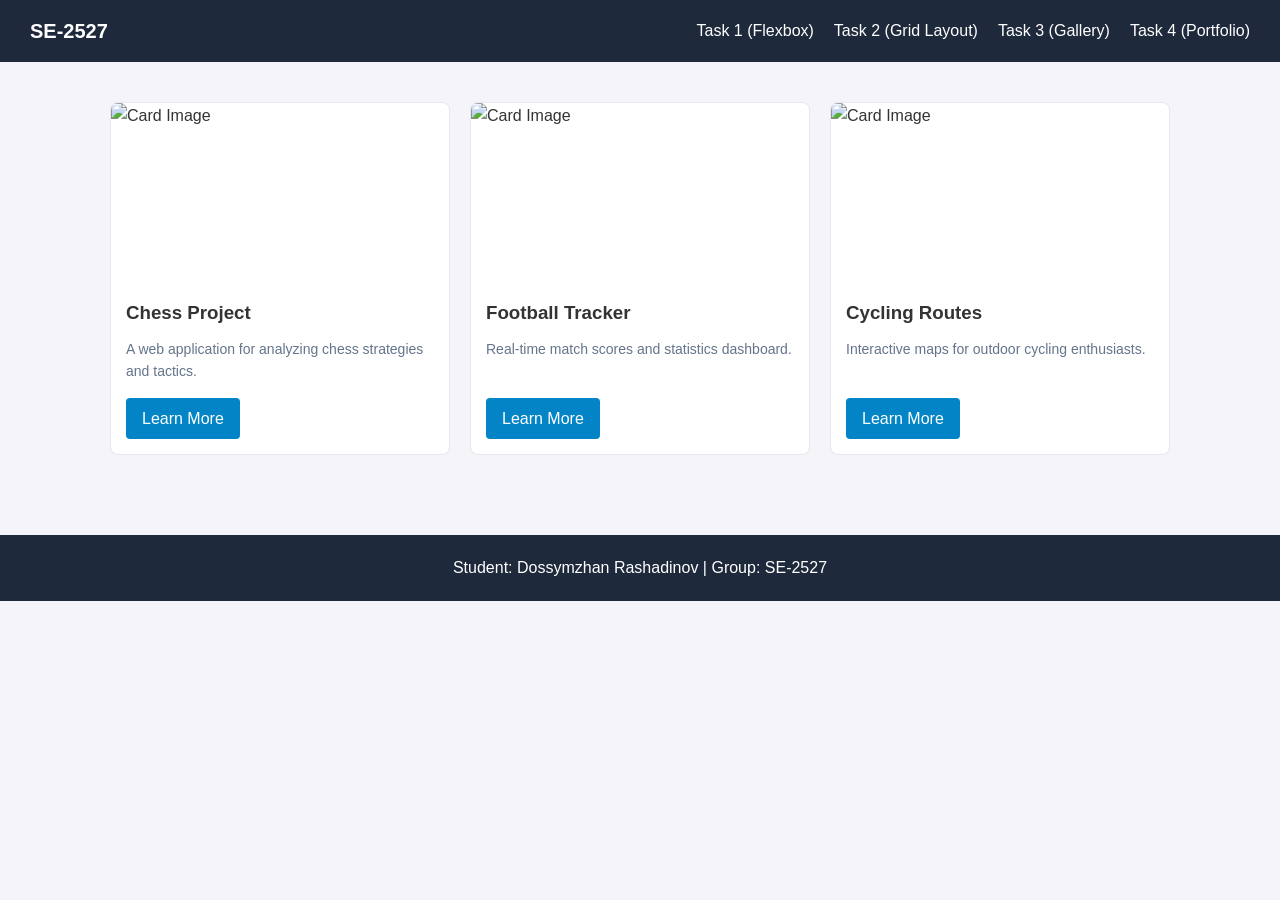
==== index.html @ b94c8844 "Add files via upload" ====
<!DOCTYPE html>
<html lang="en">
<head>
  <meta charset="UTF-8">
  <title>Assignment 2 - Task 1</title>
  <link rel="stylesheet" href="styles.css">
</head>
<body>

  <header class="navbar">
    <div class="logo">SE-2527</div>
    <ul class="nav-links">
      <li><a href="index.html">Task 1 (Flexbox)</a></li>
      <li><a href="task2.html">Task 2 (Grid Layout)</a></li>
      <li><a href="task3.html">Task 3 (Gallery)</a></li>
      <li><a href="task4.html">Task 4 (Portfolio)</a></li>
    </ul>
  </header>

  <main class="container">
    <div class="card-container">
      <div class="card">
        <img src="https://picsum.photos/300/200?random=1" alt="Card Image">
        <div class="card-content">
          <h3>Chess Project</h3>
          <p>A web application for analyzing chess strategies and tactics.</p>
          <a href="#" class="btn">Learn More</a>
        </div>
      </div>

      <div class="card">
        <img src="https://picsum.photos/300/200?random=2" alt="Card Image">
        <div class="card-content">
          <h3>Football Tracker</h3>
          <p>Real-time match scores and statistics dashboard.</p>
          <a href="#" class="btn">Learn More</a>
        </div>
      </div>

      <div class="card">
        <img src="https://picsum.photos/300/200?random=3" alt="Card Image">
        <div class="card-content">
          <h3>Cycling Routes</h3>
          <p>Interactive maps for outdoor cycling enthusiasts.</p>
          <a href="#" class="btn">Learn More</a>
        </div>
      </div>
    </div>
  </main>

  <footer class="footer">
    <p>Student: Dossymzhan Rashadinov | Group: SE-2527</p>
  </footer>

</body>
</html>
---- styles.css ----
* {
  box-sizing: border-box;
  margin: 0;
  padding: 0;
}

body {
  font-family: Arial, sans-serif;
  color: #333333;
  background-color: #f4f4f9;
  line-height: 1.6;
}

.navbar {
  display: flex;
  justify-content: space-between;
  align-items: center;
  background-color: #1e293b;
  padding: 15px 30px;
}

.logo {
  color: #ffffff;
  font-size: 20px;
  font-weight: bold;
}

.nav-links {
  display: flex;
  list-style: none;
  gap: 20px;
}

.nav-links a {
  color: #ffffff;
  text-decoration: none;
  font-size: 16px;
}

.nav-links a:hover {
  color: #38bdf8;
}

.container {
  padding: 40px 20px;
  max-width: 1100px;
  margin: 0 auto;
}

.card-container {
  display: flex;
  gap: 20px;
}

.card {
  display: flex;
  flex-direction: column;
  flex: 1;
  background-color: #ffffff;
  border: 1px solid #e2e8f0;
  border-radius: 8px;
  overflow: hidden;
  transition: transform 0.2s, box-shadow 0.2s;
}

.card:hover {
  transform: translateY(-5px);
  box-shadow: 0 10px 15px rgba(0, 0, 0, 0.1);
}

.card img {
  width: 100%;
  height: 180px;
  object-fit: cover;
}

.card-content {
  display: flex;
  flex-direction: column;
  flex: 1;
  padding: 15px;
}

.card-content h3 {
  margin-bottom: 10px;
}

.card-content p {
  flex: 1;
  margin-bottom: 15px;
  font-size: 14px;
  color: #64748b;
}

.btn {
  align-self: flex-start;
  padding: 8px 16px;
  background-color: #0284c7;
  color: #ffffff;
  text-decoration: none;
  border-radius: 4px;
}

.btn:hover {
  background-color: #0369a1;
}

.grid-page-layout {
  display: grid;
  grid-template-areas:
    "header header"
    "sidebar main"
    "footer footer";
  grid-template-columns: 250px 1fr;
  grid-template-rows: auto 1fr auto;
  min-height: 80vh;
  gap: 15px;
}

.grid-header {
  grid-area: header;
  background-color: #0f172a;
  color: #ffffff;
  padding: 20px;
  border-radius: 6px;
}

.grid-sidebar {
  grid-area: sidebar;
  background-color: #e2e8f0;
  padding: 20px;
  border-radius: 6px;
}

.grid-main {
  grid-area: main;
  background-color: #ffffff;
  padding: 20px;
  border-radius: 6px;
  border: 1px solid #cbd5e1;
}

.grid-footer {
  grid-area: footer;
  background-color: #0f172a;
  color: #ffffff;
  padding: 15px;
  text-align: center;
  border-radius: 6px;
}

.gallery-grid {
  display: grid;
  grid-template-columns: repeat(3, 1fr);
  gap: 15px;
}

.gallery-item {
  position: relative;
  overflow: hidden;
  border-radius: 6px;
  height: 200px;
}

.gallery-item img {
  width: 100%;
  height: 100%;
  object-fit: cover;
  display: block;
}

.overlay {
  position: absolute;
  top: 0;
  left: 0;
  width: 100%;
  height: 100%;
  background-color: rgba(0, 0, 0, 0.7);
  color: #ffffff;
  display: flex;
  justify-content: center;
  align-items: center;
  opacity: 0;
  transition: opacity 0.3s;
}

.gallery-item:hover .overlay {
  opacity: 1;
}

.portfolio-main {
  display: grid;
  grid-template-columns: 1fr 250px;
  gap: 20px;
  margin: 20px 0;
}

.projects-area {
  display: grid;
  grid-template-columns: repeat(2, 1fr);
  gap: 15px;
}

.footer {
  background-color: #1e293b;
  color: #ffffff;
  text-align: center;
  padding: 20px;
  margin-top: 40px;
}
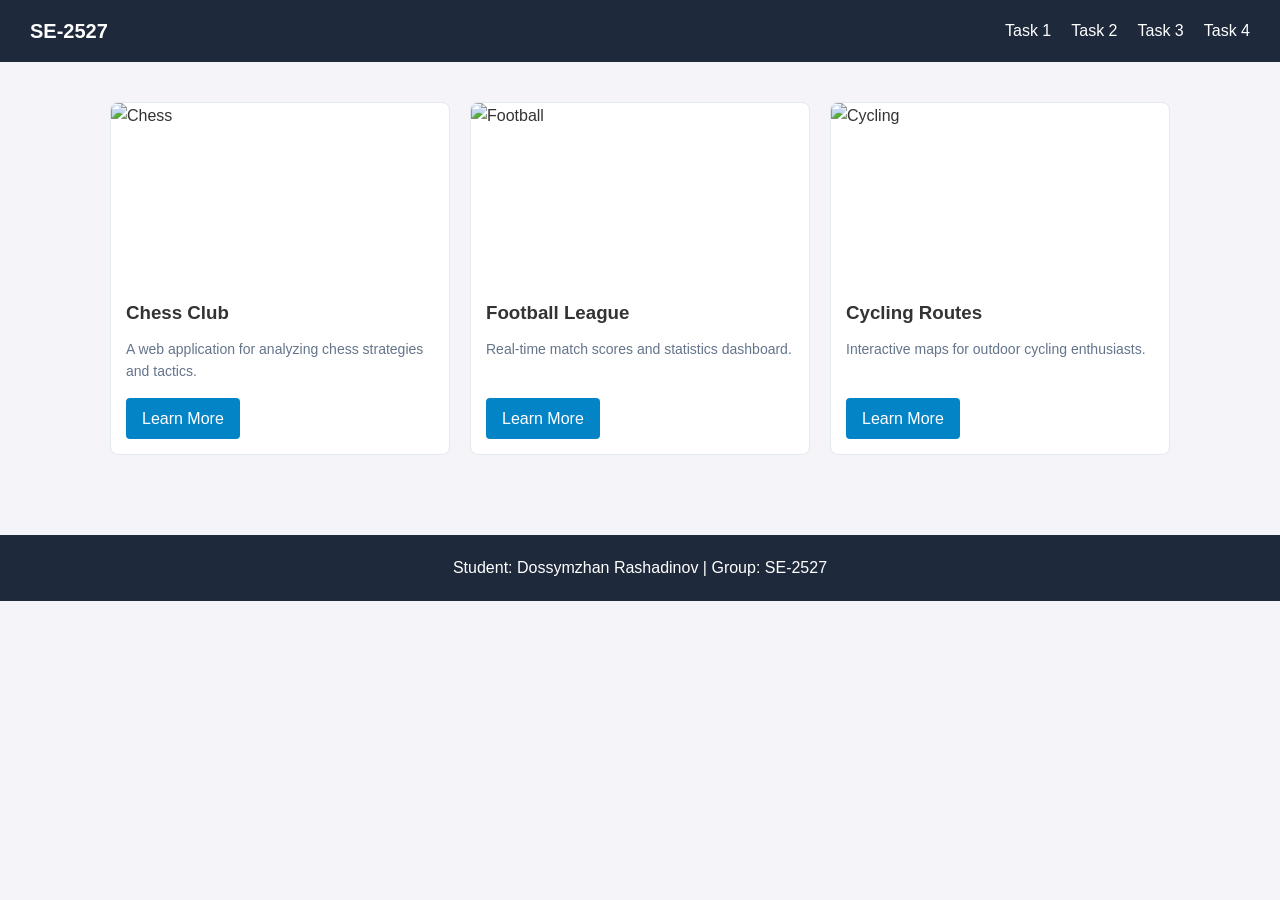
==== commit 515203f2: "Update index.html" ====
--- a/index.html
+++ b/index.html
@@ -10,35 +10,35 @@
   <header class="navbar">
     <div class="logo">SE-2527</div>
     <ul class="nav-links">
-      <li><a href="index.html">Task 1 (Flexbox)</a></li>
-      <li><a href="task2.html">Task 2 (Grid Layout)</a></li>
-      <li><a href="task3.html">Task 3 (Gallery)</a></li>
-      <li><a href="task4.html">Task 4 (Portfolio)</a></li>
+      <li><a href="index.html">Task 1</a></li>
+      <li><a href="task2.html">Task 2</a></li>
+      <li><a href="task3.html">Task 3</a></li>
+      <li><a href="task4.html">Task 4</a></li>
     </ul>
   </header>
 
   <main class="container">
     <div class="card-container">
       <div class="card">
-        <img src="https://picsum.photos/300/200?random=1" alt="Card Image">
+        <img src="https://images.unsplash.com/photo-1529699211952-734e80c4d42b?w=500" alt="Chess">
         <div class="card-content">
-          <h3>Chess Project</h3>
+          <h3>Chess Club</h3>
           <p>A web application for analyzing chess strategies and tactics.</p>
           <a href="#" class="btn">Learn More</a>
         </div>
       </div>
 
       <div class="card">
-        <img src="https://picsum.photos/300/200?random=2" alt="Card Image">
+        <img src="https://images.unsplash.com/photo-1508098682722-e99c43a406b2?w=500" alt="Football">
         <div class="card-content">
-          <h3>Football Tracker</h3>
+          <h3>Football League</h3>
           <p>Real-time match scores and statistics dashboard.</p>
           <a href="#" class="btn">Learn More</a>
         </div>
       </div>
 
       <div class="card">
-        <img src="https://picsum.photos/300/200?random=3" alt="Card Image">
+        <img src="https://images.unsplash.com/photo-1485965120184-e220f721d03e?w=500" alt="Cycling">
         <div class="card-content">
           <h3>Cycling Routes</h3>
           <p>Interactive maps for outdoor cycling enthusiasts.</p>
@@ -53,4 +53,4 @@
   </footer>
 
 </body>
-</html>+</html>
--- a/styles.css
+++ b/styles.css
@@ -56,6 +56,7 @@
   display: flex;
   flex-direction: column;
   flex: 1;
+  min-width: 0;
   background-color: #ffffff;
   border: 1px solid #e2e8f0;
   border-radius: 8px;
@@ -197,7 +198,7 @@
 
 .projects-area {
   display: grid;
-  grid-template-columns: repeat(2, 1fr);
+  grid-template-columns: repeat(2, minmax(0, 1fr));
   gap: 15px;
 }
 
@@ -207,4 +208,4 @@
   text-align: center;
   padding: 20px;
   margin-top: 40px;
-}+}
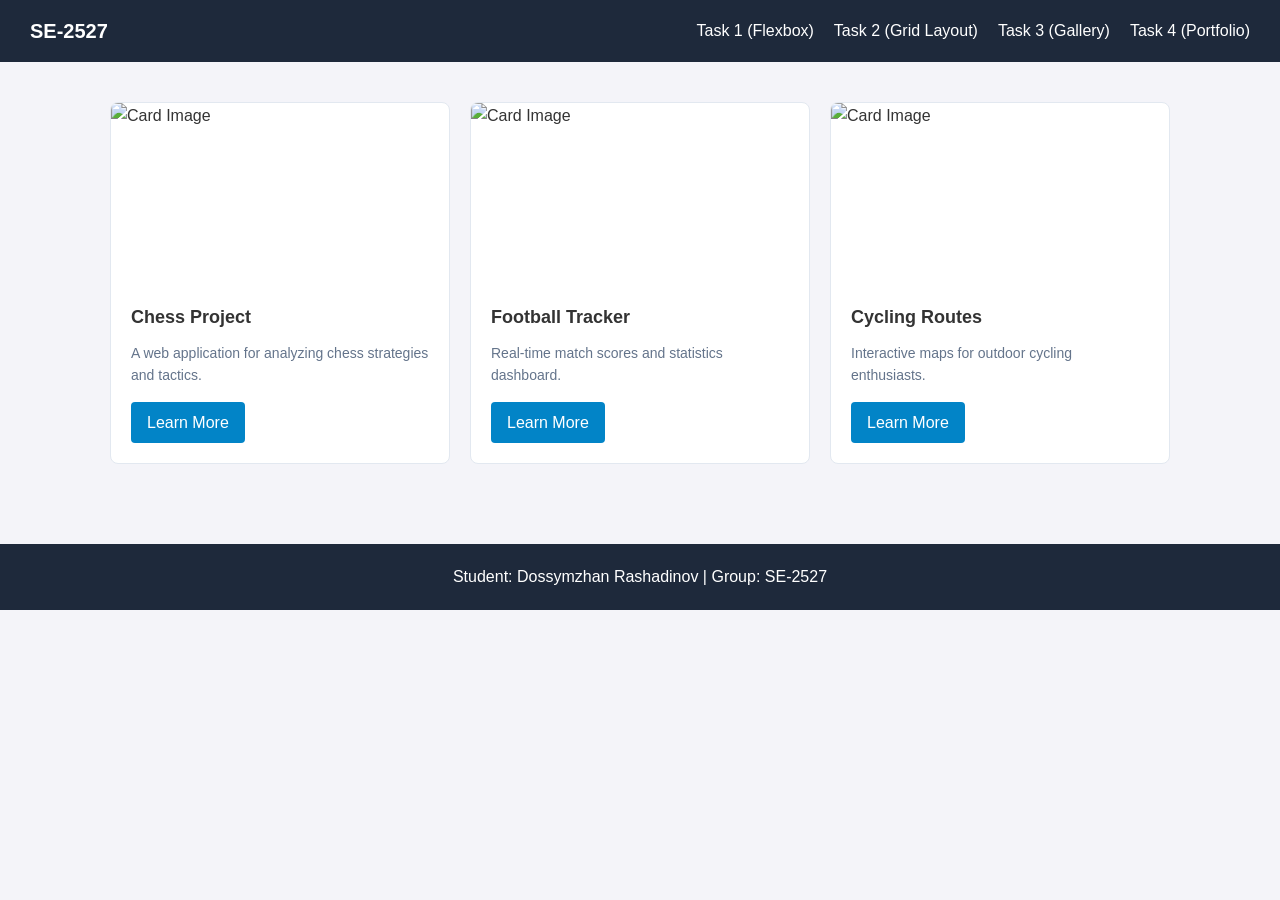
==== commit 195ace55: "Update index.html" ====
--- a/index.html
+++ b/index.html
@@ -10,35 +10,35 @@
   <header class="navbar">
     <div class="logo">SE-2527</div>
     <ul class="nav-links">
-      <li><a href="index.html">Task 1</a></li>
-      <li><a href="task2.html">Task 2</a></li>
-      <li><a href="task3.html">Task 3</a></li>
-      <li><a href="task4.html">Task 4</a></li>
+      <li><a href="index.html">Task 1 (Flexbox)</a></li>
+      <li><a href="task2.html">Task 2 (Grid Layout)</a></li>
+      <li><a href="task3.html">Task 3 (Gallery)</a></li>
+      <li><a href="task4.html">Task 4 (Portfolio)</a></li>
     </ul>
   </header>
 
   <main class="container">
     <div class="card-container">
       <div class="card">
-        <img src="https://images.unsplash.com/photo-1529699211952-734e80c4d42b?w=500" alt="Chess">
+        <img src="https://picsum.photos/300/200?random=1" alt="Card Image">
         <div class="card-content">
-          <h3>Chess Club</h3>
+          <h3>Chess Project</h3>
           <p>A web application for analyzing chess strategies and tactics.</p>
           <a href="#" class="btn">Learn More</a>
         </div>
       </div>
 
       <div class="card">
-        <img src="https://images.unsplash.com/photo-1508098682722-e99c43a406b2?w=500" alt="Football">
+        <img src="https://picsum.photos/300/200?random=2" alt="Card Image">
         <div class="card-content">
-          <h3>Football League</h3>
+          <h3>Football Tracker</h3>
           <p>Real-time match scores and statistics dashboard.</p>
           <a href="#" class="btn">Learn More</a>
         </div>
       </div>
 
       <div class="card">
-        <img src="https://images.unsplash.com/photo-1485965120184-e220f721d03e?w=500" alt="Cycling">
+        <img src="https://picsum.photos/300/200?random=3" alt="Card Image">
         <div class="card-content">
           <h3>Cycling Routes</h3>
           <p>Interactive maps for outdoor cycling enthusiasts.</p>
--- a/styles.css
+++ b/styles.css
@@ -1,211 +1,215 @@
 * {
-  box-sizing: border-box;
-  margin: 0;
-  padding: 0;
+    box-sizing: border-box;
+    margin: 0;
+    padding: 0;
 }
 
 body {
-  font-family: Arial, sans-serif;
-  color: #333333;
-  background-color: #f4f4f9;
-  line-height: 1.6;
+    font-family: Arial, sans-serif;
+    color: #333333;
+    background-color: #f4f4f9;
+    line-height: 1.6;
 }
 
 .navbar {
-  display: flex;
-  justify-content: space-between;
-  align-items: center;
-  background-color: #1e293b;
-  padding: 15px 30px;
+    display: flex;
+    justify-content: space-between;
+    align-items: center;
+    background-color: #1e293b;
+    padding: 15px 30px;
 }
 
 .logo {
-  color: #ffffff;
-  font-size: 20px;
-  font-weight: bold;
+    color: #ffffff;
+    font-size: 20px;
+    font-weight: bold;
 }
 
 .nav-links {
-  display: flex;
-  list-style: none;
-  gap: 20px;
+    display: flex;
+    list-style: none;
+    gap: 20px;
 }
 
 .nav-links a {
-  color: #ffffff;
-  text-decoration: none;
-  font-size: 16px;
+    color: #ffffff;
+    text-decoration: none;
+    font-size: 16px;
 }
 
 .nav-links a:hover {
-  color: #38bdf8;
+    color: #38bdf8;
 }
 
 .container {
-  padding: 40px 20px;
-  max-width: 1100px;
-  margin: 0 auto;
+    padding: 40px 20px;
+    max-width: 1100px;
+    margin: 0 auto;
+    width: 100%;
 }
 
 .card-container {
-  display: flex;
-  gap: 20px;
+    display: flex;
+    gap: 20px;
+    width: 100%;
 }
 
 .card {
-  display: flex;
-  flex-direction: column;
-  flex: 1;
-  min-width: 0;
-  background-color: #ffffff;
-  border: 1px solid #e2e8f0;
-  border-radius: 8px;
-  overflow: hidden;
-  transition: transform 0.2s, box-shadow 0.2s;
+    display: flex;
+    flex-direction: column;
+    flex: 1;
+    min-width: 0;
+    background-color: #ffffff;
+    border: 1px solid #e2e8f0;
+    border-radius: 8px;
+    overflow: hidden;
+    transition: transform 0.2s, box-shadow 0.2s;
 }
 
 .card:hover {
-  transform: translateY(-5px);
-  box-shadow: 0 10px 15px rgba(0, 0, 0, 0.1);
+    transform: translateY(-5px);
+    box-shadow: 0 10px 15px rgba(0, 0, 0, 0.1);
 }
 
 .card img {
-  width: 100%;
-  height: 180px;
-  object-fit: cover;
+    width: 100%;
+    height: 180px;
+    object-fit: cover;
 }
 
 .card-content {
-  display: flex;
-  flex-direction: column;
-  flex: 1;
-  padding: 15px;
+    display: flex;
+    flex-direction: column;
+    flex: 1;
+    padding: 20px;
 }
 
 .card-content h3 {
-  margin-bottom: 10px;
+    margin-bottom: 10px;
+    font-size: 18px;
 }
 
 .card-content p {
-  flex: 1;
-  margin-bottom: 15px;
-  font-size: 14px;
-  color: #64748b;
+    flex: 1;
+    margin-bottom: 15px;
+    font-size: 14px;
+    color: #64748b;
 }
 
 .btn {
-  align-self: flex-start;
-  padding: 8px 16px;
-  background-color: #0284c7;
-  color: #ffffff;
-  text-decoration: none;
-  border-radius: 4px;
+    align-self: flex-start;
+    padding: 8px 16px;
+    background-color: #0284c7;
+    color: #ffffff;
+    text-decoration: none;
+    border-radius: 4px;
 }
 
 .btn:hover {
-  background-color: #0369a1;
+    background-color: #0369a1;
 }
 
 .grid-page-layout {
-  display: grid;
-  grid-template-areas:
-    "header header"
-    "sidebar main"
-    "footer footer";
-  grid-template-columns: 250px 1fr;
-  grid-template-rows: auto 1fr auto;
-  min-height: 80vh;
-  gap: 15px;
+    display: grid;
+    grid-template-areas:
+        "header header"
+        "sidebar main"
+        "footer footer";
+    grid-template-columns: 250px 1fr;
+    grid-template-rows: auto 1fr auto;
+    min-height: 80vh;
+    gap: 15px;
 }
 
 .grid-header {
-  grid-area: header;
-  background-color: #0f172a;
-  color: #ffffff;
-  padding: 20px;
-  border-radius: 6px;
+    grid-area: header;
+    background-color: #0f172a;
+    color: #ffffff;
+    padding: 20px;
+    border-radius: 6px;
 }
 
 .grid-sidebar {
-  grid-area: sidebar;
-  background-color: #e2e8f0;
-  padding: 20px;
-  border-radius: 6px;
+    grid-area: sidebar;
+    background-color: #e2e8f0;
+    padding: 20px;
+    border-radius: 6px;
 }
 
 .grid-main {
-  grid-area: main;
-  background-color: #ffffff;
-  padding: 20px;
-  border-radius: 6px;
-  border: 1px solid #cbd5e1;
+    grid-area: main;
+    background-color: #ffffff;
+    padding: 20px;
+    border-radius: 6px;
+    border: 1px solid #cbd5e1;
 }
 
 .grid-footer {
-  grid-area: footer;
-  background-color: #0f172a;
-  color: #ffffff;
-  padding: 15px;
-  text-align: center;
-  border-radius: 6px;
+    grid-area: footer;
+    background-color: #0f172a;
+    color: #ffffff;
+    padding: 15px;
+    text-align: center;
+    border-radius: 6px;
 }
 
 .gallery-grid {
-  display: grid;
-  grid-template-columns: repeat(3, 1fr);
-  gap: 15px;
+    display: grid;
+    grid-template-columns: repeat(3, 1fr);
+    gap: 15px;
 }
 
 .gallery-item {
-  position: relative;
-  overflow: hidden;
-  border-radius: 6px;
-  height: 200px;
+    position: relative;
+    overflow: hidden;
+    border-radius: 6px;
+    height: 200px;
 }
 
 .gallery-item img {
-  width: 100%;
-  height: 100%;
-  object-fit: cover;
-  display: block;
+    width: 100%;
+    height: 100%;
+    object-fit: cover;
+    display: block;
 }
 
 .overlay {
-  position: absolute;
-  top: 0;
-  left: 0;
-  width: 100%;
-  height: 100%;
-  background-color: rgba(0, 0, 0, 0.7);
-  color: #ffffff;
-  display: flex;
-  justify-content: center;
-  align-items: center;
-  opacity: 0;
-  transition: opacity 0.3s;
+    position: absolute;
+    top: 0;
+    left: 0;
+    width: 100%;
+    height: 100%;
+    background-color: rgba(0, 0, 0, 0.7);
+    color: #ffffff;
+    display: flex;
+    justify-content: center;
+    align-items: center;
+    opacity: 0;
+    transition: opacity 0.3s;
 }
 
 .gallery-item:hover .overlay {
-  opacity: 1;
+    opacity: 1;
 }
 
 .portfolio-main {
-  display: grid;
-  grid-template-columns: 1fr 250px;
-  gap: 20px;
-  margin: 20px 0;
+    display: grid;
+    grid-template-columns: 1fr 280px;
+    gap: 20px;
+    width: 100%;
 }
 
 .projects-area {
-  display: grid;
-  grid-template-columns: repeat(2, minmax(0, 1fr));
-  gap: 15px;
+    display: grid;
+    grid-template-columns: repeat(2, 1fr);
+    gap: 20px;
+    width: 100%;
 }
 
 .footer {
-  background-color: #1e293b;
-  color: #ffffff;
-  text-align: center;
-  padding: 20px;
-  margin-top: 40px;
-}
+    background-color: #1e293b;
+    color: #ffffff;
+    text-align: center;
+    padding: 20px;
+    margin-top: 40px;
+}
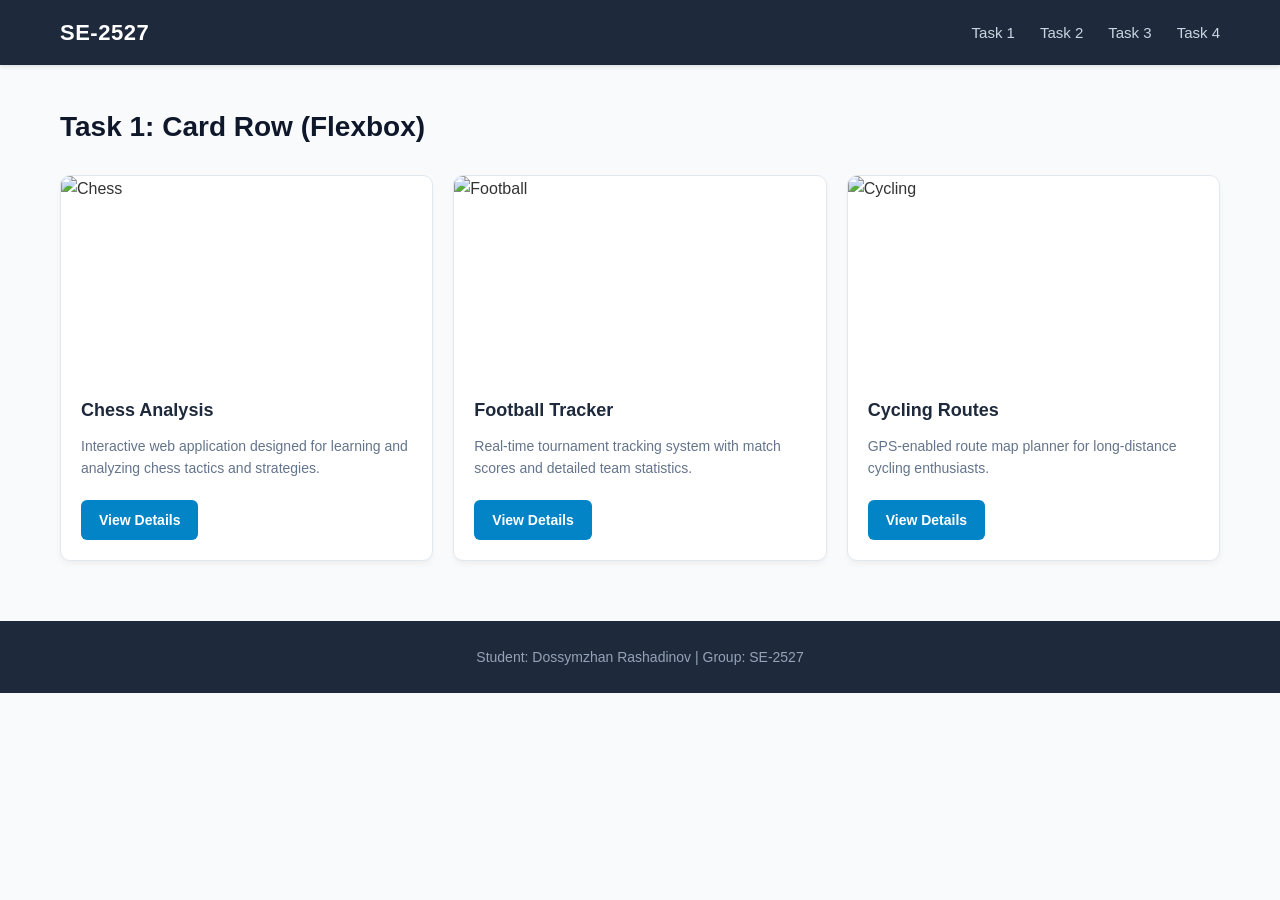
==== commit 3900f128: "Update index.html" ====
--- a/index.html
+++ b/index.html
@@ -7,48 +7,51 @@
 </head>
 <body>
 
-  <header class="navbar">
-    <div class="logo">SE-2527</div>
-    <ul class="nav-links">
-      <li><a href="index.html">Task 1 (Flexbox)</a></li>
-      <li><a href="task2.html">Task 2 (Grid Layout)</a></li>
-      <li><a href="task3.html">Task 3 (Gallery)</a></li>
-      <li><a href="task4.html">Task 4 (Portfolio)</a></li>
-    </ul>
+  <header>
+    <nav class="navbar">
+      <div class="logo">SE-2527</div>
+      <ul class="nav-links">
+        <li><a href="index.html">Task 1</a></li>
+        <li><a href="task2.html">Task 2</a></li>
+        <li><a href="task3.html">Task 3</a></li>
+        <li><a href="task4.html">Task 4</a></li>
+      </ul>
+    </nav>
   </header>
 
   <main class="container">
+    <h1 class="page-title">Task 1: Card Row (Flexbox)</h1>
     <div class="card-container">
       <div class="card">
-        <img src="https://picsum.photos/300/200?random=1" alt="Card Image">
+        <img src="https://images.unsplash.com/photo-1529699211952-734e80c4d42b?w=500" alt="Chess">
         <div class="card-content">
-          <h3>Chess Project</h3>
-          <p>A web application for analyzing chess strategies and tactics.</p>
-          <a href="#" class="btn">Learn More</a>
+          <h3>Chess Analysis</h3>
+          <p>Interactive web application designed for learning and analyzing chess tactics and strategies.</p>
+          <a href="#" class="btn">View Details</a>
         </div>
       </div>
 
       <div class="card">
-        <img src="https://picsum.photos/300/200?random=2" alt="Card Image">
+        <img src="https://images.unsplash.com/photo-1508098682722-e99c43a406b2?w=500" alt="Football">
         <div class="card-content">
           <h3>Football Tracker</h3>
-          <p>Real-time match scores and statistics dashboard.</p>
-          <a href="#" class="btn">Learn More</a>
+          <p>Real-time tournament tracking system with match scores and detailed team statistics.</p>
+          <a href="#" class="btn">View Details</a>
         </div>
       </div>
 
       <div class="card">
-        <img src="https://picsum.photos/300/200?random=3" alt="Card Image">
+        <img src="https://images.unsplash.com/photo-1485965120184-e220f721d03e?w=500" alt="Cycling">
         <div class="card-content">
           <h3>Cycling Routes</h3>
-          <p>Interactive maps for outdoor cycling enthusiasts.</p>
-          <a href="#" class="btn">Learn More</a>
+          <p>GPS-enabled route map planner for long-distance cycling enthusiasts.</p>
+          <a href="#" class="btn">View Details</a>
         </div>
       </div>
     </div>
   </main>
 
-  <footer class="footer">
+  <footer class="global-footer">
     <p>Student: Dossymzhan Rashadinov | Group: SE-2527</p>
   </footer>
 
--- a/styles.css
+++ b/styles.css
@@ -1,215 +1,273 @@
 * {
-    box-sizing: border-box;
-    margin: 0;
-    padding: 0;
+  box-sizing: border-box;
+  margin: 0;
+  padding: 0;
 }
 
 body {
-    font-family: Arial, sans-serif;
-    color: #333333;
-    background-color: #f4f4f9;
-    line-height: 1.6;
+  font-family: 'Segoe UI', Tahoma, Geneva, Verdana, sans-serif;
+  color: #333333;
+  background-color: #f8fafc;
+  line-height: 1.6;
+}
+
+/* Header & Navbar */
+header {
+  background-color: #1e293b;
+  box-shadow: 0 2px 4px rgba(0, 0, 0, 0.1);
 }
 
 .navbar {
-    display: flex;
-    justify-content: space-between;
-    align-items: center;
-    background-color: #1e293b;
-    padding: 15px 30px;
+  display: flex;
+  justify-content: space-between;
+  align-items: center;
+  max-width: 1200px;
+  margin: 0 auto;
+  padding: 15px 20px;
 }
 
 .logo {
-    color: #ffffff;
-    font-size: 20px;
-    font-weight: bold;
+  color: #ffffff;
+  font-size: 22px;
+  font-weight: 700;
+  letter-spacing: 0.5px;
 }
 
 .nav-links {
-    display: flex;
-    list-style: none;
-    gap: 20px;
+  display: flex;
+  list-style: none;
+  gap: 25px;
 }
 
 .nav-links a {
-    color: #ffffff;
-    text-decoration: none;
-    font-size: 16px;
+  color: #cbd5e1;
+  text-decoration: none;
+  font-size: 15px;
+  font-weight: 500;
+  transition: color 0.2s ease;
 }
 
 .nav-links a:hover {
-    color: #38bdf8;
-}
-
+  color: #38bdf8;
+}
+
+/* Main Layout Container */
 .container {
-    padding: 40px 20px;
-    max-width: 1100px;
-    margin: 0 auto;
-    width: 100%;
-}
-
+  max-width: 1200px;
+  margin: 40px auto;
+  padding: 0 20px;
+}
+
+.page-title {
+  font-size: 28px;
+  margin-bottom: 25px;
+  color: #0f172a;
+}
+
+/* Task 1: Card Row (Flexbox) */
 .card-container {
-    display: flex;
-    gap: 20px;
-    width: 100%;
+  display: flex;
+  gap: 20px;
 }
 
 .card {
-    display: flex;
-    flex-direction: column;
-    flex: 1;
-    min-width: 0;
-    background-color: #ffffff;
-    border: 1px solid #e2e8f0;
-    border-radius: 8px;
-    overflow: hidden;
-    transition: transform 0.2s, box-shadow 0.2s;
+  display: flex;
+  flex-direction: column;
+  flex: 1;
+  min-width: 0;
+  background-color: #ffffff;
+  border: 1px solid #e2e8f0;
+  border-radius: 10px;
+  overflow: hidden;
+  box-shadow: 0 4px 6px -1px rgba(0, 0, 0, 0.05);
+  transition: transform 0.2s ease, box-shadow 0.2s ease;
 }
 
 .card:hover {
-    transform: translateY(-5px);
-    box-shadow: 0 10px 15px rgba(0, 0, 0, 0.1);
+  transform: translateY(-6px);
+  box-shadow: 0 12px 20px -5px rgba(0, 0, 0, 0.1);
 }
 
 .card img {
-    width: 100%;
-    height: 180px;
-    object-fit: cover;
+  width: 100%;
+  height: 200px;
+  object-fit: cover;
 }
 
 .card-content {
-    display: flex;
-    flex-direction: column;
-    flex: 1;
-    padding: 20px;
+  display: flex;
+  flex-direction: column;
+  flex: 1;
+  padding: 20px;
 }
 
 .card-content h3 {
-    margin-bottom: 10px;
-    font-size: 18px;
+  font-size: 18px;
+  margin-bottom: 10px;
+  color: #1e293b;
 }
 
 .card-content p {
-    flex: 1;
-    margin-bottom: 15px;
-    font-size: 14px;
-    color: #64748b;
+  flex: 1;
+  font-size: 14px;
+  color: #64748b;
+  margin-bottom: 20px;
 }
 
 .btn {
-    align-self: flex-start;
-    padding: 8px 16px;
-    background-color: #0284c7;
-    color: #ffffff;
-    text-decoration: none;
-    border-radius: 4px;
+  align-self: flex-start;
+  padding: 9px 18px;
+  background-color: #0284c7;
+  color: #ffffff;
+  text-decoration: none;
+  border-radius: 6px;
+  font-size: 14px;
+  font-weight: 600;
+  transition: background-color 0.2s ease;
 }
 
 .btn:hover {
-    background-color: #0369a1;
-}
-
+  background-color: #0369a1;
+}
+
+/* Task 2: Page Layout (Grid Areas) */
 .grid-page-layout {
-    display: grid;
-    grid-template-areas:
-        "header header"
-        "sidebar main"
-        "footer footer";
-    grid-template-columns: 250px 1fr;
-    grid-template-rows: auto 1fr auto;
-    min-height: 80vh;
-    gap: 15px;
+  display: grid;
+  grid-template-areas:
+    "header header"
+    "sidebar main"
+    "footer footer";
+  grid-template-columns: 260px 1fr;
+  grid-template-rows: auto 1fr auto;
+  min-height: 550px;
+  gap: 20px;
 }
 
 .grid-header {
-    grid-area: header;
-    background-color: #0f172a;
-    color: #ffffff;
-    padding: 20px;
-    border-radius: 6px;
+  grid-area: header;
+  background-color: #0f172a;
+  color: #ffffff;
+  padding: 25px;
+  border-radius: 8px;
 }
 
 .grid-sidebar {
-    grid-area: sidebar;
-    background-color: #e2e8f0;
-    padding: 20px;
-    border-radius: 6px;
+  grid-area: sidebar;
+  background-color: #f1f5f9;
+  border: 1px solid #e2e8f0;
+  padding: 25px;
+  border-radius: 8px;
+}
+
+.grid-sidebar h3 {
+  margin-bottom: 12px;
+  color: #0f172a;
 }
 
 .grid-main {
-    grid-area: main;
-    background-color: #ffffff;
-    padding: 20px;
-    border-radius: 6px;
-    border: 1px solid #cbd5e1;
+  grid-area: main;
+  background-color: #ffffff;
+  border: 1px solid #e2e8f0;
+  padding: 25px;
+  border-radius: 8px;
+}
+
+.grid-main h2 {
+  margin-bottom: 12px;
+  color: #0f172a;
 }
 
 .grid-footer {
-    grid-area: footer;
-    background-color: #0f172a;
-    color: #ffffff;
-    padding: 15px;
-    text-align: center;
-    border-radius: 6px;
-}
-
+  grid-area: footer;
+  background-color: #0f172a;
+  color: #ffffff;
+  padding: 18px;
+  text-align: center;
+  border-radius: 8px;
+}
+
+/* Task 3: Image Gallery (Grid) */
 .gallery-grid {
-    display: grid;
-    grid-template-columns: repeat(3, 1fr);
-    gap: 15px;
+  display: grid;
+  grid-template-columns: repeat(3, 1fr);
+  gap: 20px;
 }
 
 .gallery-item {
-    position: relative;
-    overflow: hidden;
-    border-radius: 6px;
-    height: 200px;
+  position: relative;
+  height: 220px;
+  border-radius: 8px;
+  overflow: hidden;
+  box-shadow: 0 4px 6px -1px rgba(0, 0, 0, 0.05);
 }
 
 .gallery-item img {
-    width: 100%;
-    height: 100%;
-    object-fit: cover;
-    display: block;
+  width: 100%;
+  height: 100%;
+  object-fit: cover;
+  display: block;
 }
 
 .overlay {
-    position: absolute;
-    top: 0;
-    left: 0;
-    width: 100%;
-    height: 100%;
-    background-color: rgba(0, 0, 0, 0.7);
-    color: #ffffff;
-    display: flex;
-    justify-content: center;
-    align-items: center;
-    opacity: 0;
-    transition: opacity 0.3s;
+  position: absolute;
+  top: 0;
+  left: 0;
+  width: 100%;
+  height: 100%;
+  background-color: rgba(15, 23, 42, 0.75);
+  color: #ffffff;
+  display: flex;
+  justify-content: center;
+  align-items: center;
+  font-size: 18px;
+  font-weight: 600;
+  opacity: 0;
+  transition: opacity 0.3s ease;
 }
 
 .gallery-item:hover .overlay {
-    opacity: 1;
-}
-
-.portfolio-main {
-    display: grid;
-    grid-template-columns: 1fr 280px;
-    gap: 20px;
-    width: 100%;
-}
-
-.projects-area {
-    display: grid;
-    grid-template-columns: repeat(2, 1fr);
-    gap: 20px;
-    width: 100%;
-}
-
-.footer {
-    background-color: #1e293b;
-    color: #ffffff;
-    text-align: center;
-    padding: 20px;
-    margin-top: 40px;
-}
+  opacity: 1;
+}
+
+/* Task 4: Portfolio Page (Flexbox & Grid) */
+.portfolio-layout {
+  display: grid;
+  grid-template-columns: 1fr 300px;
+  gap: 25px;
+}
+
+.projects-grid {
+  display: grid;
+  grid-template-columns: repeat(2, 1fr);
+  gap: 20px;
+}
+
+.sidebar-box {
+  background-color: #ffffff;
+  border: 1px solid #e2e8f0;
+  border-radius: 10px;
+  padding: 25px;
+  box-shadow: 0 4px 6px -1px rgba(0, 0, 0, 0.05);
+}
+
+.sidebar-box h3 {
+  font-size: 20px;
+  margin-bottom: 12px;
+  color: #0f172a;
+}
+
+.sidebar-box p {
+  color: #64748b;
+  font-size: 14px;
+  line-height: 1.6;
+}
+
+/* Footer */
+footer.global-footer {
+  background-color: #1e293b;
+  color: #94a3b8;
+  text-align: center;
+  padding: 25px 20px;
+  margin-top: 60px;
+  font-size: 14px;
+}
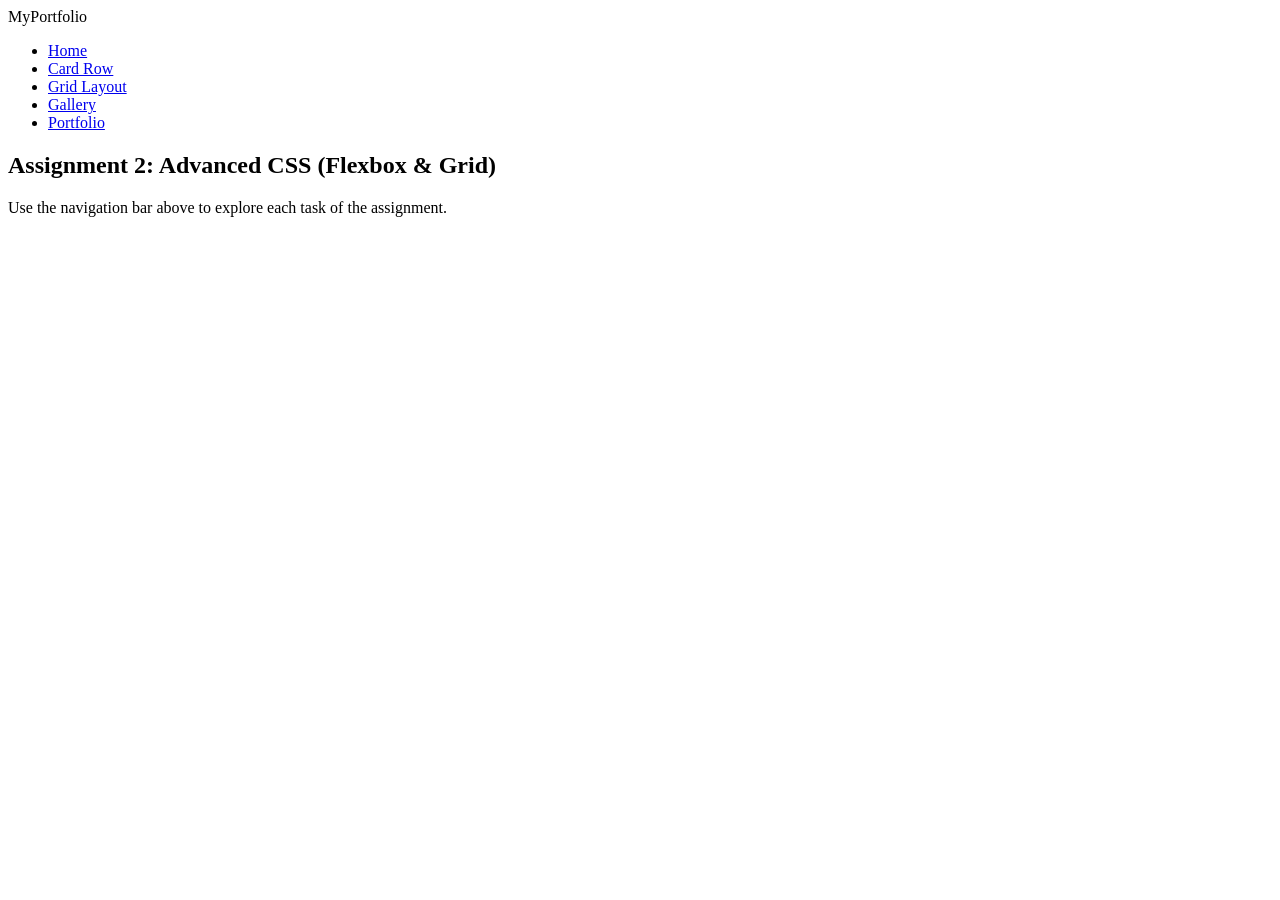
==== commit 99fee785: "Update index.html" ====
--- a/index.html
+++ b/index.html
@@ -1,59 +1,25 @@
 <!DOCTYPE html>
 <html lang="en">
 <head>
-  <meta charset="UTF-8">
-  <title>Assignment 2 - Task 1</title>
-  <link rel="stylesheet" href="styles.css">
+<meta charset="UTF-8">
+<meta name="viewport" content="width=device-width, initial-scale=1.0">
+<title>Assignment 2 - Home</title>
+<link rel="stylesheet" href="css/style.css">
 </head>
 <body>
-
-  <header>
-    <nav class="navbar">
-      <div class="logo">SE-2527</div>
-      <ul class="nav-links">
-        <li><a href="index.html">Task 1</a></li>
-        <li><a href="task2.html">Task 2</a></li>
-        <li><a href="task3.html">Task 3</a></li>
-        <li><a href="task4.html">Task 4</a></li>
-      </ul>
-    </nav>
-  </header>
-
-  <main class="container">
-    <h1 class="page-title">Task 1: Card Row (Flexbox)</h1>
-    <div class="card-container">
-      <div class="card">
-        <img src="https://images.unsplash.com/photo-1529699211952-734e80c4d42b?w=500" alt="Chess">
-        <div class="card-content">
-          <h3>Chess Analysis</h3>
-          <p>Interactive web application designed for learning and analyzing chess tactics and strategies.</p>
-          <a href="#" class="btn">View Details</a>
-        </div>
-      </div>
-
-      <div class="card">
-        <img src="https://images.unsplash.com/photo-1508098682722-e99c43a406b2?w=500" alt="Football">
-        <div class="card-content">
-          <h3>Football Tracker</h3>
-          <p>Real-time tournament tracking system with match scores and detailed team statistics.</p>
-          <a href="#" class="btn">View Details</a>
-        </div>
-      </div>
-
-      <div class="card">
-        <img src="https://images.unsplash.com/photo-1485965120184-e220f721d03e?w=500" alt="Cycling">
-        <div class="card-content">
-          <h3>Cycling Routes</h3>
-          <p>GPS-enabled route map planner for long-distance cycling enthusiasts.</p>
-          <a href="#" class="btn">View Details</a>
-        </div>
-      </div>
-    </div>
-  </main>
-
-  <footer class="global-footer">
-    <p>Student: Dossymzhan Rashadinov | Group: SE-2527</p>
-  </footer>
-
+<header class="navbar">
+<div class="logo">MyPortfolio</div>
+<ul class="nav-links">
+<li><a href="index.html" class="active">Home</a></li>
+<li><a href="task1.html">Card Row</a></li>
+<li><a href="task2.html">Grid Layout</a></li>
+<li><a href="task3.html">Gallery</a></li>
+<li><a href="task4.html">Portfolio</a></li>
+</ul>
+</header>
+<section class="page-title">
+<h1>Assignment 2: Advanced CSS (Flexbox & Grid)</h1>
+<p>Use the navigation bar above to explore each task of the assignment.</p>
+</section>
 </body>
 </html>
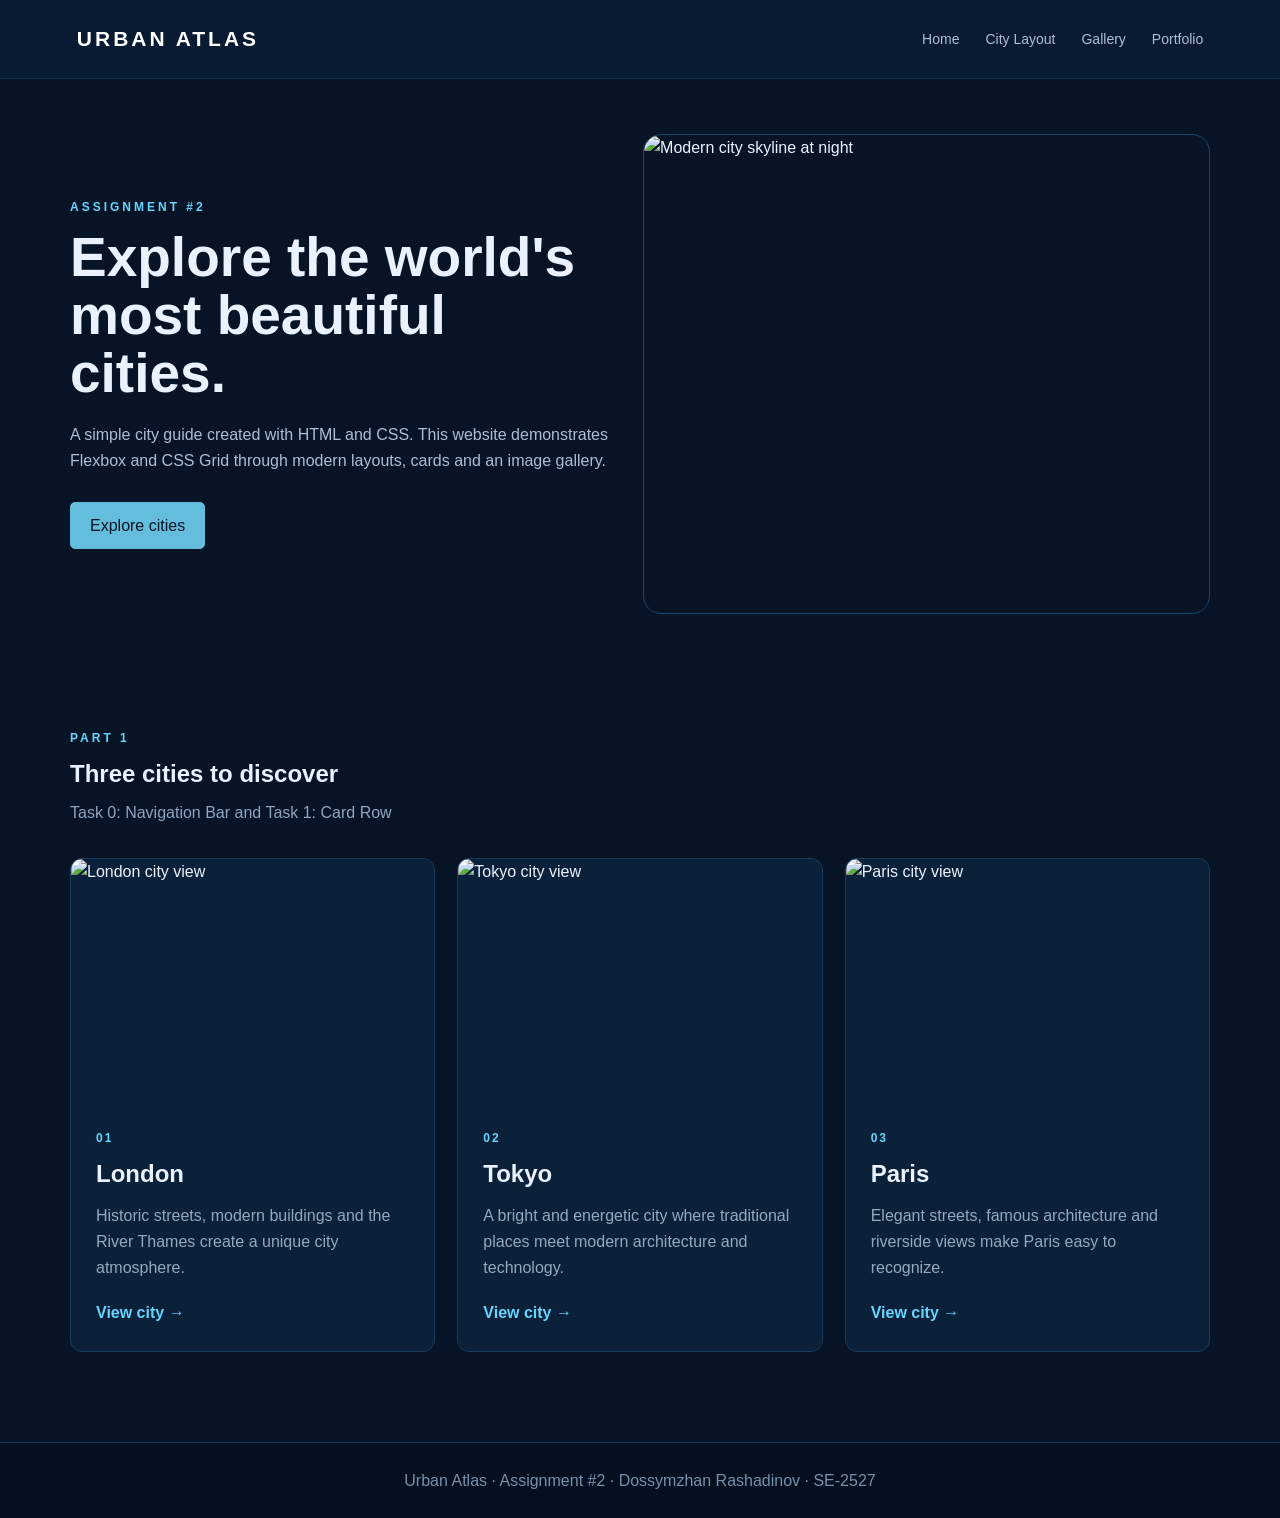
==== commit ef302130: "Add files via upload" ====
--- a/index.html
+++ b/index.html
@@ -1,25 +1,80 @@
-<!DOCTYPE html>
-<html lang="en">
-<head>
-<meta charset="UTF-8">
-<meta name="viewport" content="width=device-width, initial-scale=1.0">
-<title>Assignment 2 - Home</title>
-<link rel="stylesheet" href="css/style.css">
-</head>
-<body>
-<header class="navbar">
-<div class="logo">MyPortfolio</div>
-<ul class="nav-links">
-<li><a href="index.html" class="active">Home</a></li>
-<li><a href="task1.html">Card Row</a></li>
-<li><a href="task2.html">Grid Layout</a></li>
-<li><a href="task3.html">Gallery</a></li>
-<li><a href="task4.html">Portfolio</a></li>
-</ul>
-</header>
-<section class="page-title">
-<h1>Assignment 2: Advanced CSS (Flexbox & Grid)</h1>
-<p>Use the navigation bar above to explore each task of the assignment.</p>
-</section>
-</body>
-</html>
+<!DOCTYPE html>
+<html lang="en">
+<head>
+    <meta charset="UTF-8">
+    <meta name="viewport" content="width=device-width, initial-scale=1.0">
+    <title>Urban Atlas - Flexbox</title>
+    <link rel="stylesheet" href="styles.css">
+</head>
+<body>
+    <header class="navbar">
+        <a href="index.html" class="logo">URBAN ATLAS</a>
+        <nav>
+            <ul class="nav-links">
+                <li><a href="index.html">Home</a></li>
+                <li><a href="task2.html">City Layout</a></li>
+                <li><a href="task3.html">Gallery</a></li>
+                <li><a href="task4.html">Portfolio</a></li>
+            </ul>
+        </nav>
+    </header>
+
+    <main>
+        <section class="hero">
+            <div class="hero-text">
+                <p class="label">ASSIGNMENT #2</p>
+                <h1>Explore the world's most beautiful cities.</h1>
+                <p>A simple city guide created with HTML and CSS. This website demonstrates Flexbox and CSS Grid through modern layouts, cards and an image gallery.</p>
+                <a href="task3.html" class="button button-light">Explore cities</a>
+            </div>
+            <div class="hero-image">
+                <img src="https://images.unsplash.com/photo-1519501025264-65ba15a82390?auto=format&fit=crop&w=1200&q=85" alt="Modern city skyline at night">
+            </div>
+        </section>
+
+        <section class="section">
+            <div class="section-heading">
+                <p class="label">PART 1</p>
+                <h2>Three cities to discover</h2>
+                <p>Task 0: Navigation Bar and Task 1: Card Row</p>
+            </div>
+
+            <div class="card-container">
+                <article class="city-card">
+                    <img src="https://images.unsplash.com/photo-1513635269975-59663e0ac1ad?auto=format&fit=crop&w=900&q=85" alt="London city view">
+                    <div class="card-content">
+                        <span class="card-number">01</span>
+                        <h3>London</h3>
+                        <p>Historic streets, modern buildings and the River Thames create a unique city atmosphere.</p>
+                        <a href="task3.html" class="text-link">View city →</a>
+                    </div>
+                </article>
+
+                <article class="city-card">
+                    <img src="https://images.unsplash.com/photo-1548013146-72479768bada?auto=format&fit=crop&w=900&q=85" alt="Tokyo city view">
+                    <div class="card-content">
+                        <span class="card-number">02</span>
+                        <h3>Tokyo</h3>
+                        <p>A bright and energetic city where traditional places meet modern architecture and technology.</p>
+                        <a href="task3.html" class="text-link">View city →</a>
+                    </div>
+                </article>
+
+                <article class="city-card">
+                    <img src="https://images.unsplash.com/photo-1502602898657-3e91760cbb34?auto=format&fit=crop&w=900&q=85" alt="Paris city view">
+                    <div class="card-content">
+                        <span class="card-number">03</span>
+                        <h3>Paris</h3>
+                        <p>Elegant streets, famous architecture and riverside views make Paris easy to recognize.</p>
+                        <a href="task3.html" class="text-link">View city →</a>
+                    </div>
+                </article>
+            </div>
+        </section>
+    </main>
+
+    <footer class="footer">
+        <p>Urban Atlas · Assignment #2 · Dossymzhan Rashadinov · SE-2527</p>
+    </footer>
+</body>
+</html>
--- a/styles.css
+++ b/styles.css
@@ -0,0 +1,499 @@
+* {
+    box-sizing: border-box;
+    margin: 0;
+    padding: 0;
+}
+
+body {
+    font-family: Arial, sans-serif;
+    background-color: #061426;
+    color: #eaf2ff;
+    line-height: 1.6;
+}
+
+.navbar {
+    display: flex;
+    justify-content: space-between;
+    align-items: center;
+    padding: 22px 6%;
+    background-color: #081b33;
+    border-bottom: 1px solid #183453;
+}
+
+.logo {
+    color: #ffffff;
+    text-decoration: none;
+    font-size: 21px;
+    font-weight: bold;
+    letter-spacing: 3px;
+}
+
+.nav-links {
+    display: flex;
+    gap: 26px;
+    list-style: none;
+}
+
+.nav-links a {
+    color: #aebed2;
+    text-decoration: none;
+    font-size: 14px;
+}
+
+.nav-links a:hover {
+    color: #6ed8ff;
+}
+
+.hero {
+    display: flex;
+    align-items: stretch;
+    max-width: 1200px;
+    min-height: 590px;
+    margin: 0 auto;
+    padding: 55px 30px;
+    gap: 35px;
+}
+
+.hero-text {
+    display: flex;
+    flex-direction: column;
+    justify-content: center;
+    flex: 1;
+}
+
+.hero h1 {
+    margin: 12px 0 20px;
+    font-size: 55px;
+    line-height: 1.05;
+}
+
+.hero-text > p:not(.label) {
+    max-width: 540px;
+    color: #aebed2;
+    margin-bottom: 28px;
+}
+
+.hero-image {
+    flex: 1.05;
+    min-height: 480px;
+    overflow: hidden;
+    border-radius: 18px;
+    border: 1px solid #1d4568;
+}
+
+.hero-image img {
+    width: 100%;
+    height: 100%;
+    object-fit: cover;
+}
+
+.label {
+    color: #65d4ff;
+    font-size: 12px;
+    font-weight: bold;
+    letter-spacing: 3px;
+}
+
+.button {
+    display: inline-block;
+    align-self: flex-start;
+    padding: 10px 19px;
+    background-color: #12395d;
+    color: #ffffff;
+    text-decoration: none;
+    border: 1px solid #285a82;
+    border-radius: 5px;
+}
+
+.button:hover {
+    background-color: #1b587e;
+}
+
+.button-light {
+    background-color: #65bddd;
+    color: #061426;
+    border-color: #65bddd;
+}
+
+.button-light:hover {
+    background-color: #9ae5ff;
+}
+
+.section {
+    max-width: 1200px;
+    margin: 0 auto;
+    padding: 60px 30px;
+}
+
+.section-heading {
+    margin-bottom: 32px;
+}
+
+.section-heading h1,
+.section-heading h2 {
+    margin: 7px 0;
+}
+
+.section-heading p:last-child {
+    color: #8fa5bd;
+}
+
+.card-container {
+    display: flex;
+    gap: 22px;
+}
+
+.city-card {
+    display: flex;
+    flex-direction: column;
+    flex: 1;
+    background-color: #0b2039;
+    border: 1px solid #193b5b;
+    border-radius: 12px;
+    overflow: hidden;
+    transition: transform 0.2s, border-color 0.2s;
+}
+
+.city-card:hover {
+    transform: translateY(-6px);
+    border-color: #5bc9ef;
+}
+
+.city-card img {
+    width: 100%;
+    height: 245px;
+    object-fit: cover;
+}
+
+.card-content {
+    display: flex;
+    flex-direction: column;
+    flex: 1;
+    padding: 25px;
+}
+
+.card-number {
+    color: #65d4ff;
+    font-size: 12px;
+    letter-spacing: 2px;
+    font-weight: bold;
+}
+
+.card-content h3 {
+    margin: 7px 0 10px;
+    font-size: 24px;
+}
+
+.card-content p {
+    flex: 1;
+    color: #94a9bf;
+    margin-bottom: 20px;
+}
+
+.text-link {
+    color: #65d4ff;
+    text-decoration: none;
+    font-weight: bold;
+}
+
+.text-link:hover {
+    color: #ffffff;
+}
+
+.footer {
+    margin-top: 30px;
+    padding: 25px;
+    background-color: #04101f;
+    color: #7890a9;
+    text-align: center;
+    border-top: 1px solid #183453;
+}
+
+.grid-page {
+    display: grid;
+    grid-template-areas:
+        "header header"
+        "sidebar main"
+        "footer footer";
+    grid-template-columns: 245px 1fr;
+    grid-template-rows: auto 1fr auto;
+    min-height: 100vh;
+}
+
+.grid-header {
+    grid-area: header;
+}
+
+.grid-sidebar {
+    grid-area: sidebar;
+    padding: 40px 25px;
+    background-color: #071a30;
+    border-right: 1px solid #183453;
+}
+
+.grid-sidebar h2 {
+    margin: 8px 0 25px;
+}
+
+.side-list {
+    list-style: none;
+}
+
+.side-list li {
+    margin-bottom: 17px;
+}
+
+.side-list a {
+    color: #9eb1c6;
+    text-decoration: none;
+}
+
+.side-list a:hover {
+    color: #65d4ff;
+}
+
+.grid-main {
+    grid-area: main;
+    padding: 55px;
+    background-color: #061426;
+}
+
+.grid-main h1 {
+    margin: 8px 0 25px;
+    font-size: 42px;
+}
+
+.main-image {
+    width: 100%;
+    max-width: 900px;
+    height: 360px;
+    object-fit: cover;
+    border-radius: 14px;
+    border: 1px solid #1d4568;
+}
+
+.main-copy {
+    max-width: 800px;
+    padding-top: 25px;
+}
+
+.main-copy h2 {
+    margin: 7px 0 10px;
+}
+
+.main-copy p {
+    color: #94a9bf;
+    margin-bottom: 20px;
+}
+
+.grid-footer {
+    grid-area: footer;
+}
+
+.gallery-heading {
+    display: flex;
+    justify-content: space-between;
+    align-items: end;
+    gap: 25px;
+}
+
+.gallery-grid {
+    display: grid;
+    grid-template-columns: repeat(3, 1fr);
+    gap: 15px;
+}
+
+.gallery-item {
+    position: relative;
+    height: 245px;
+    overflow: hidden;
+    border-radius: 9px;
+    border: 1px solid #183b5b;
+}
+
+.gallery-item img {
+    width: 100%;
+    height: 100%;
+    object-fit: cover;
+    display: block;
+}
+
+.overlay {
+    position: absolute;
+    top: 0;
+    left: 0;
+    width: 100%;
+    height: 100%;
+    display: flex;
+    justify-content: center;
+    align-items: center;
+    background-color: rgba(3, 17, 32, 0.78);
+    color: #ffffff;
+    opacity: 0;
+    transition: opacity 0.2s;
+}
+
+.overlay span {
+    padding: 8px 14px;
+    border: 1px solid #65d4ff;
+    color: #65d4ff;
+    border-radius: 4px;
+}
+
+.gallery-item:hover .overlay {
+    opacity: 1;
+}
+
+.portfolio-page {
+    display: grid;
+    grid-template-columns: 1fr 285px;
+    gap: 28px;
+    max-width: 1200px;
+    margin: 0 auto;
+    padding: 60px 30px;
+}
+
+.portfolio-projects {
+    min-width: 0;
+}
+
+.projects-grid {
+    display: grid;
+    grid-template-columns: repeat(2, 1fr);
+    gap: 20px;
+}
+
+.project-card {
+    display: flex;
+    flex-direction: column;
+    background-color: #0b2039;
+    border: 1px solid #193b5b;
+    border-radius: 10px;
+    overflow: hidden;
+}
+
+.project-card img {
+    width: 100%;
+    height: 190px;
+    object-fit: cover;
+}
+
+.project-content {
+    display: flex;
+    flex-direction: column;
+    flex: 1;
+    padding: 22px;
+}
+
+.project-content h2 {
+    margin: 7px 0 8px;
+}
+
+.project-content p {
+    flex: 1;
+    color: #94a9bf;
+    margin-bottom: 18px;
+}
+
+.portfolio-sidebar {
+    padding: 27px;
+    background-color: #0a223d;
+    border: 1px solid #255070;
+    border-radius: 10px;
+}
+
+.portfolio-sidebar h2 {
+    margin: 8px 0 15px;
+}
+
+.portfolio-sidebar h3 {
+    margin: 28px 0 10px;
+}
+
+.portfolio-sidebar p {
+    color: #a5b7ca;
+}
+
+.skills-list {
+    list-style: none;
+    margin-bottom: 25px;
+}
+
+.skills-list li {
+    padding: 7px 0;
+    border-bottom: 1px solid #234563;
+    color: #c7d6e5;
+}
+
+@media (max-width: 850px) {
+    .navbar {
+        flex-direction: column;
+        gap: 16px;
+    }
+
+    .nav-links {
+        flex-wrap: wrap;
+        justify-content: center;
+    }
+
+    .hero {
+        flex-direction: column;
+    }
+
+    .hero h1 {
+        font-size: 42px;
+    }
+
+    .hero-image {
+        min-height: 350px;
+    }
+
+    .card-container {
+        flex-direction: column;
+    }
+
+    .grid-page {
+        grid-template-areas:
+            "header"
+            "sidebar"
+            "main"
+            "footer";
+        grid-template-columns: 1fr;
+    }
+
+    .grid-sidebar {
+        border-right: 0;
+        border-bottom: 1px solid #183453;
+    }
+
+    .grid-main {
+        padding: 35px 25px;
+    }
+
+    .gallery-heading {
+        display: block;
+    }
+
+    .portfolio-page {
+        grid-template-columns: 1fr;
+    }
+}
+
+@media (max-width: 560px) {
+    .gallery-grid,
+    .projects-grid {
+        grid-template-columns: 1fr;
+    }
+
+    .hero {
+        padding-top: 35px;
+    }
+
+    .hero h1 {
+        font-size: 34px;
+    }
+
+    .grid-main h1 {
+        font-size: 34px;
+    }
+}
